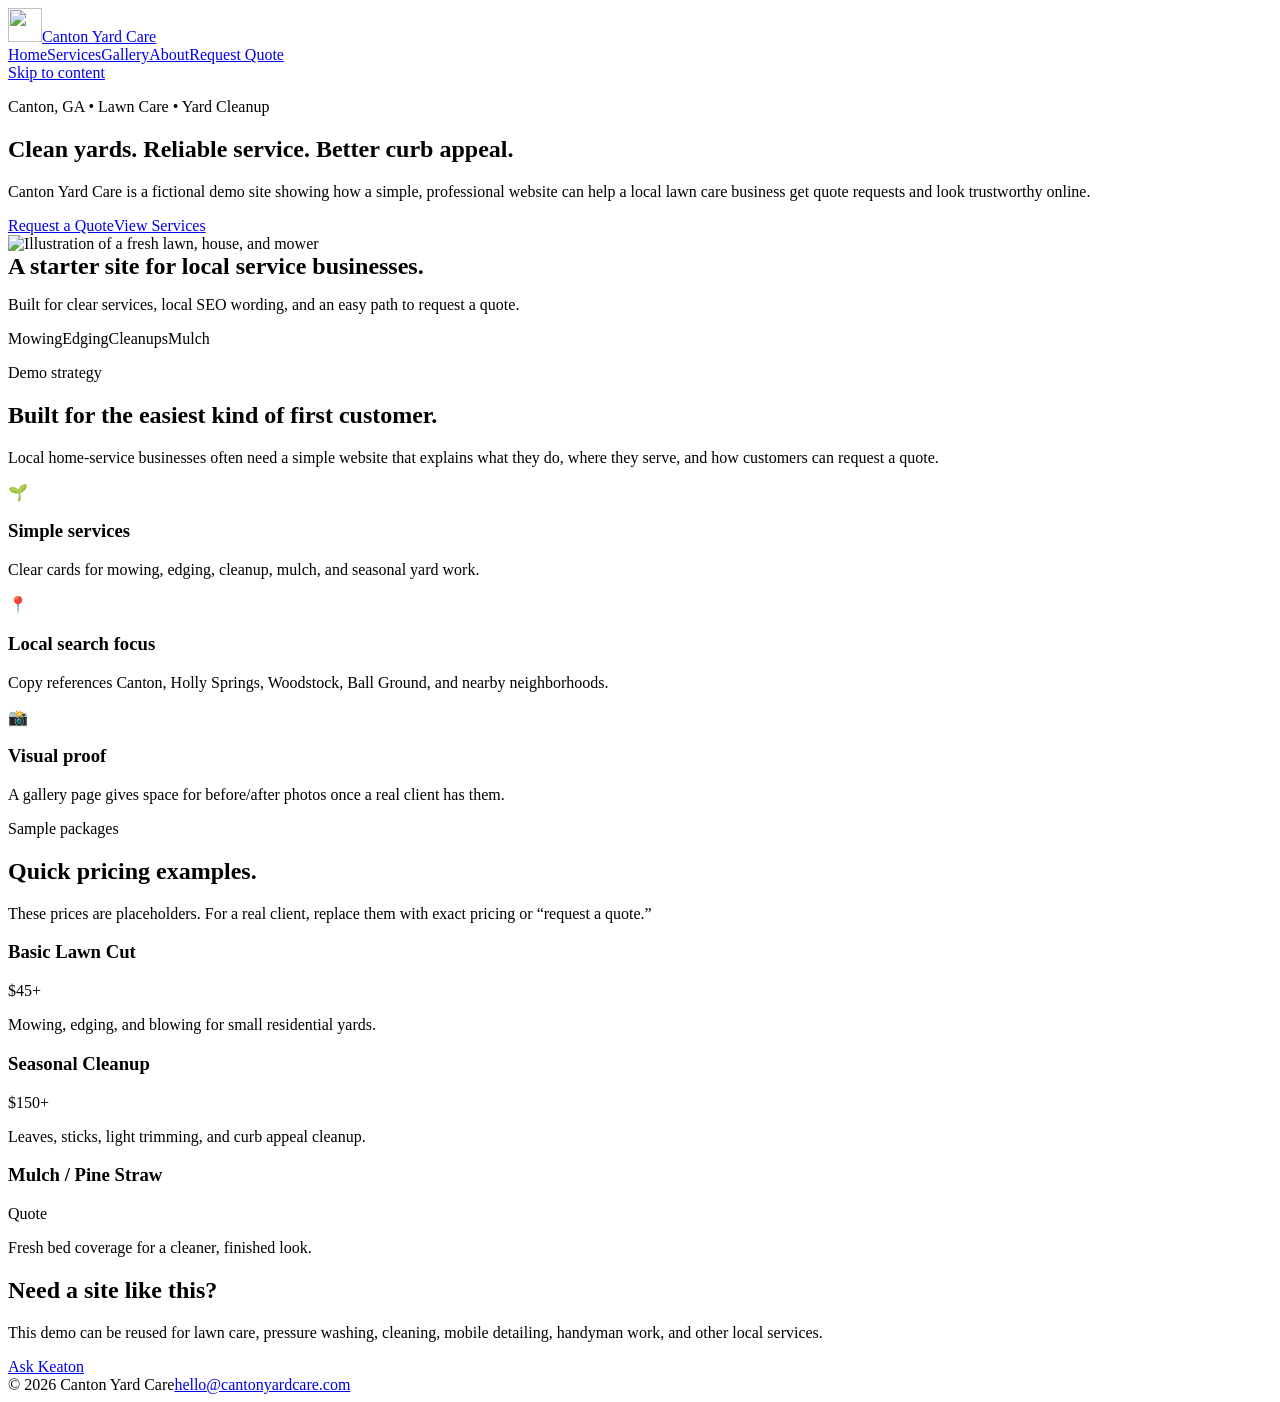
==== index.html @ 95bb5c07 "Add files via upload" ====
<!doctype html><html lang="en"><head><meta charset="utf-8"/><meta name="viewport" content="width=device-width, initial-scale=1"/><title>Canton Yard Care | Lawn Care & Yard Cleanup in Canton, GA</title><meta name="description" content="Demo website for a Canton, Georgia lawn care and yard cleanup service. Built as a starter website sample for local service businesses."/><link rel="stylesheet" href="assets/style.css"/></head><body><header class="site-header"><nav class="nav"><a class="brand" href="index.html"><span class="logo-mark"><img src="assets/logo.svg" alt="" width="34" height="34"></span><span>Canton Yard Care</span></a><div class="nav-links"><a href="index.html">Home</a><a href="services.html">Services</a><a href="gallery.html">Gallery</a><a href="about.html">About</a><a class="nav-cta" href="contact.html">Request Quote</a></div></nav></header><a class="skip" href="#main">Skip to content</a><section class="hero"><div class="hero-inner"><div><p class="eyebrow">Canton, GA • Lawn Care • Yard Cleanup</p><h1>Clean yards. Reliable service. Better curb appeal.</h1><p class="lead">Canton Yard Care is a fictional demo site showing how a simple, professional website can help a local lawn care business get quote requests and look trustworthy online.</p><div class="btnrow"><a class="btn primary" href="contact.html">Request a Quote</a><a class="btn secondary" href="services.html">View Services</a></div></div><div class="hero-card"><div class="yard-visual"><img src="assets/hero-yard.svg" alt="Illustration of a fresh lawn, house, and mower"><div class="yard-visual-content"><h2 style="margin:0 0 8px">A starter site for local service businesses.</h2><p class="small">Built for clear services, local SEO wording, and an easy path to request a quote.</p><div class="badges"><span class="badge">Mowing</span><span class="badge">Edging</span><span class="badge">Cleanups</span><span class="badge">Mulch</span></div></div></div></div></div></section><main id="main"><section class="section"><div class="section-head"><p class="eyebrow">Demo strategy</p><h2>Built for the easiest kind of first customer.</h2><p>Local home-service businesses often need a simple website that explains what they do, where they serve, and how customers can request a quote.</p></div><div class="grid3"><div class="card"><div class="icon">🌱</div><h3>Simple services</h3><p>Clear cards for mowing, edging, cleanup, mulch, and seasonal yard work.</p></div><div class="card"><div class="icon">📍</div><h3>Local search focus</h3><p>Copy references Canton, Holly Springs, Woodstock, Ball Ground, and nearby neighborhoods.</p></div><div class="card"><div class="icon">📸</div><h3>Visual proof</h3><p>A gallery page gives space for before/after photos once a real client has them.</p></div></div></section><section class="section"><div class="section-head"><p class="eyebrow">Sample packages</p><h2>Quick pricing examples.</h2><p>These prices are placeholders. For a real client, replace them with exact pricing or “request a quote.”</p></div><div class="grid3"><div class="card"><h3>Basic Lawn Cut</h3><div class="price">$45+</div><p>Mowing, edging, and blowing for small residential yards.</p></div><div class="card"><h3>Seasonal Cleanup</h3><div class="price">$150+</div><p>Leaves, sticks, light trimming, and curb appeal cleanup.</p></div><div class="card"><h3>Mulch / Pine Straw</h3><div class="price">Quote</div><p>Fresh bed coverage for a cleaner, finished look.</p></div></div></section><section class="section"><div class="cta-band"><div><h2>Need a site like this?</h2><p>This demo can be reused for lawn care, pressure washing, cleaning, mobile detailing, handyman work, and other local services.</p></div><a class="btn primary" href="mailto:kcspellacy@gmail.com?subject=Lawn%20Care%20Website%20Demo">Ask Keaton</a></div></section></main><footer class="footer"><div class="footer-inner"><span>© <span id="y"></span> Canton Yard Care</span><span><a href="mailto:hello@cantonyardcare.com">hello@cantonyardcare.com</a></span></div></footer><script>document.getElementById('y').textContent = new Date().getFullYear();</script></body></html>
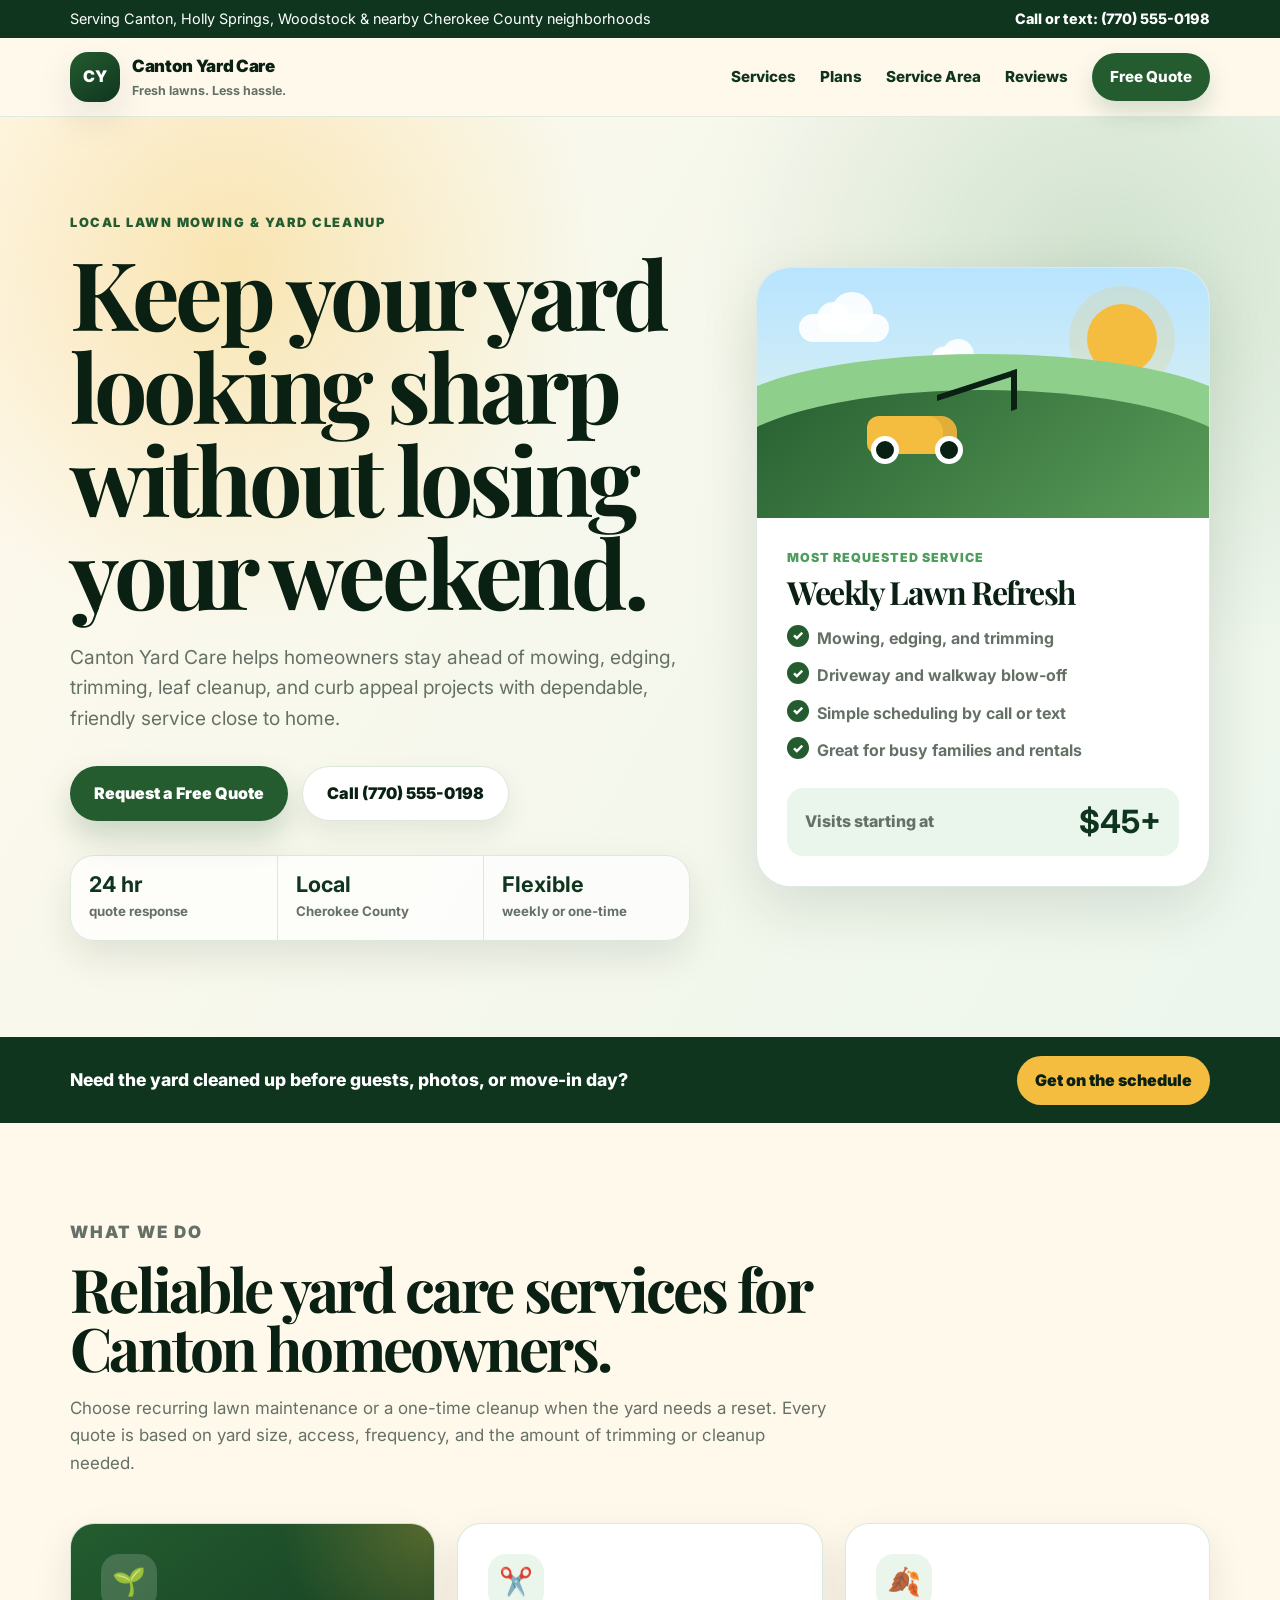
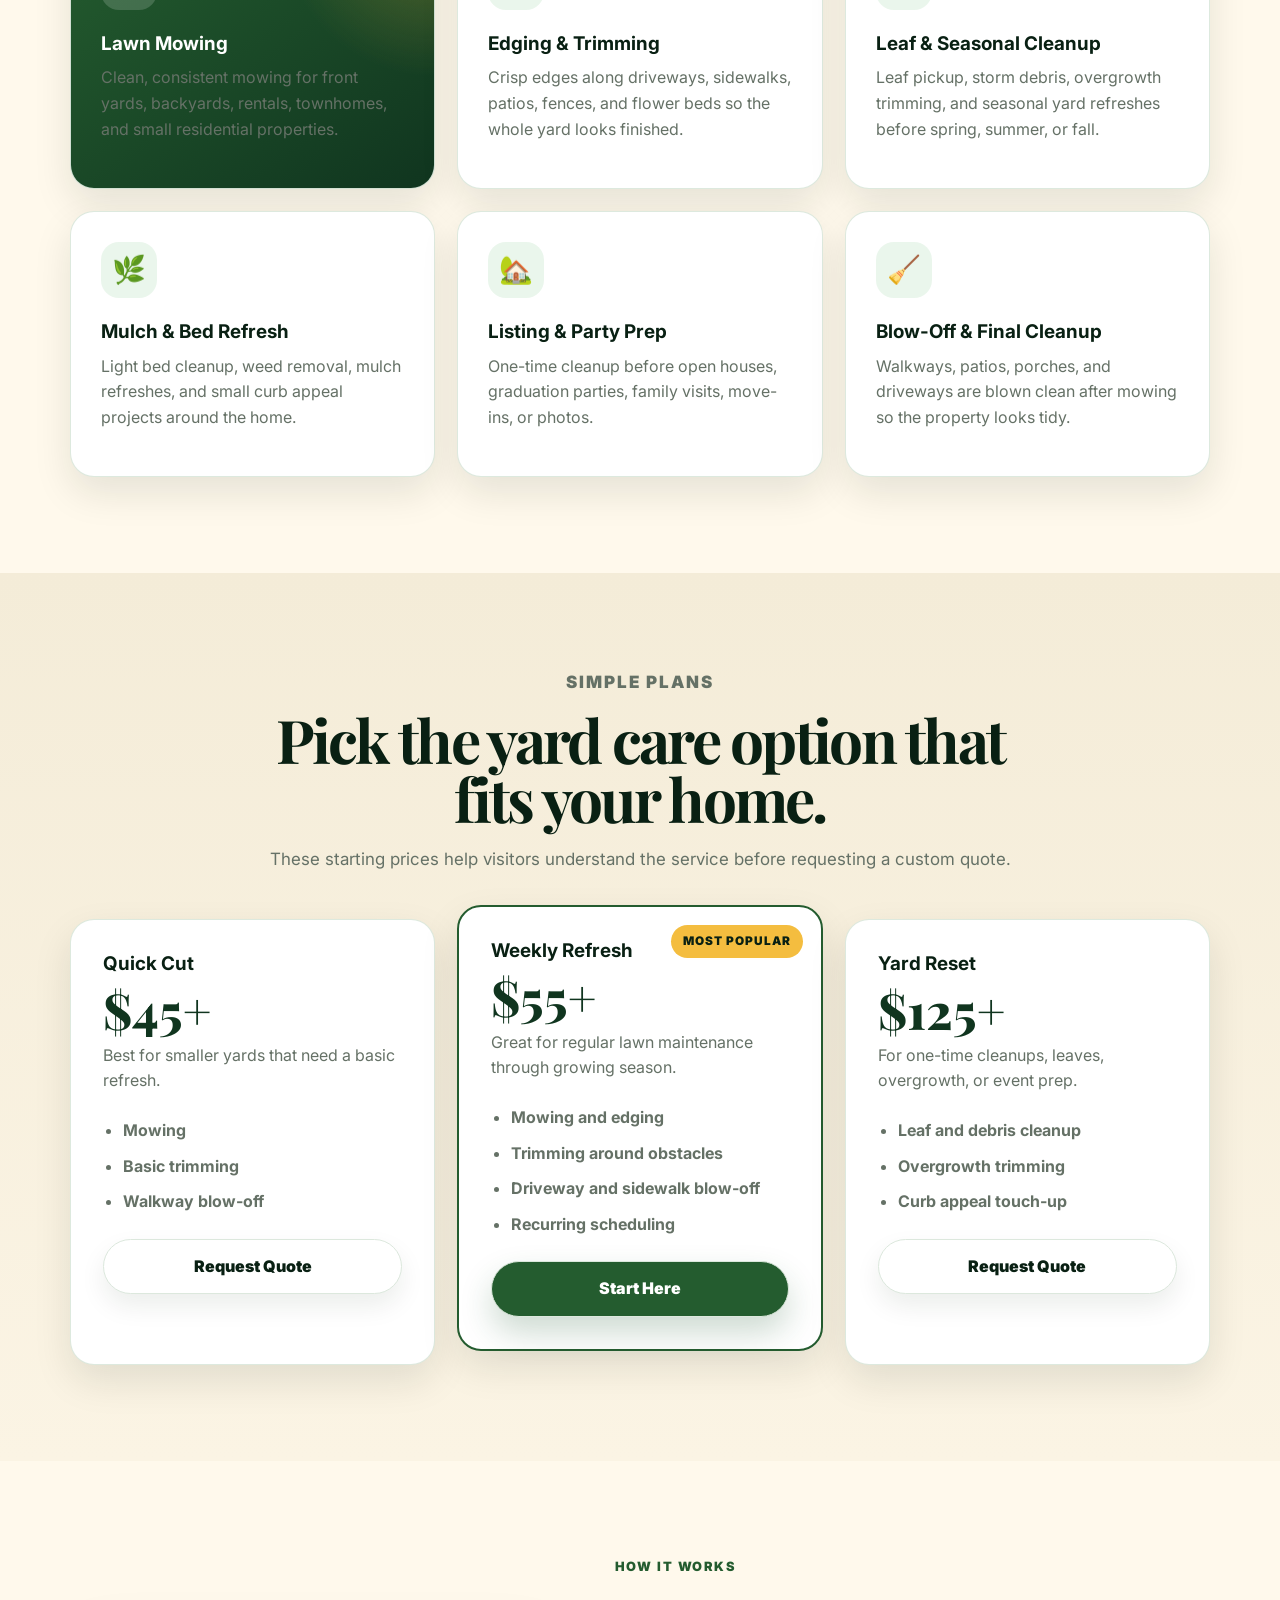
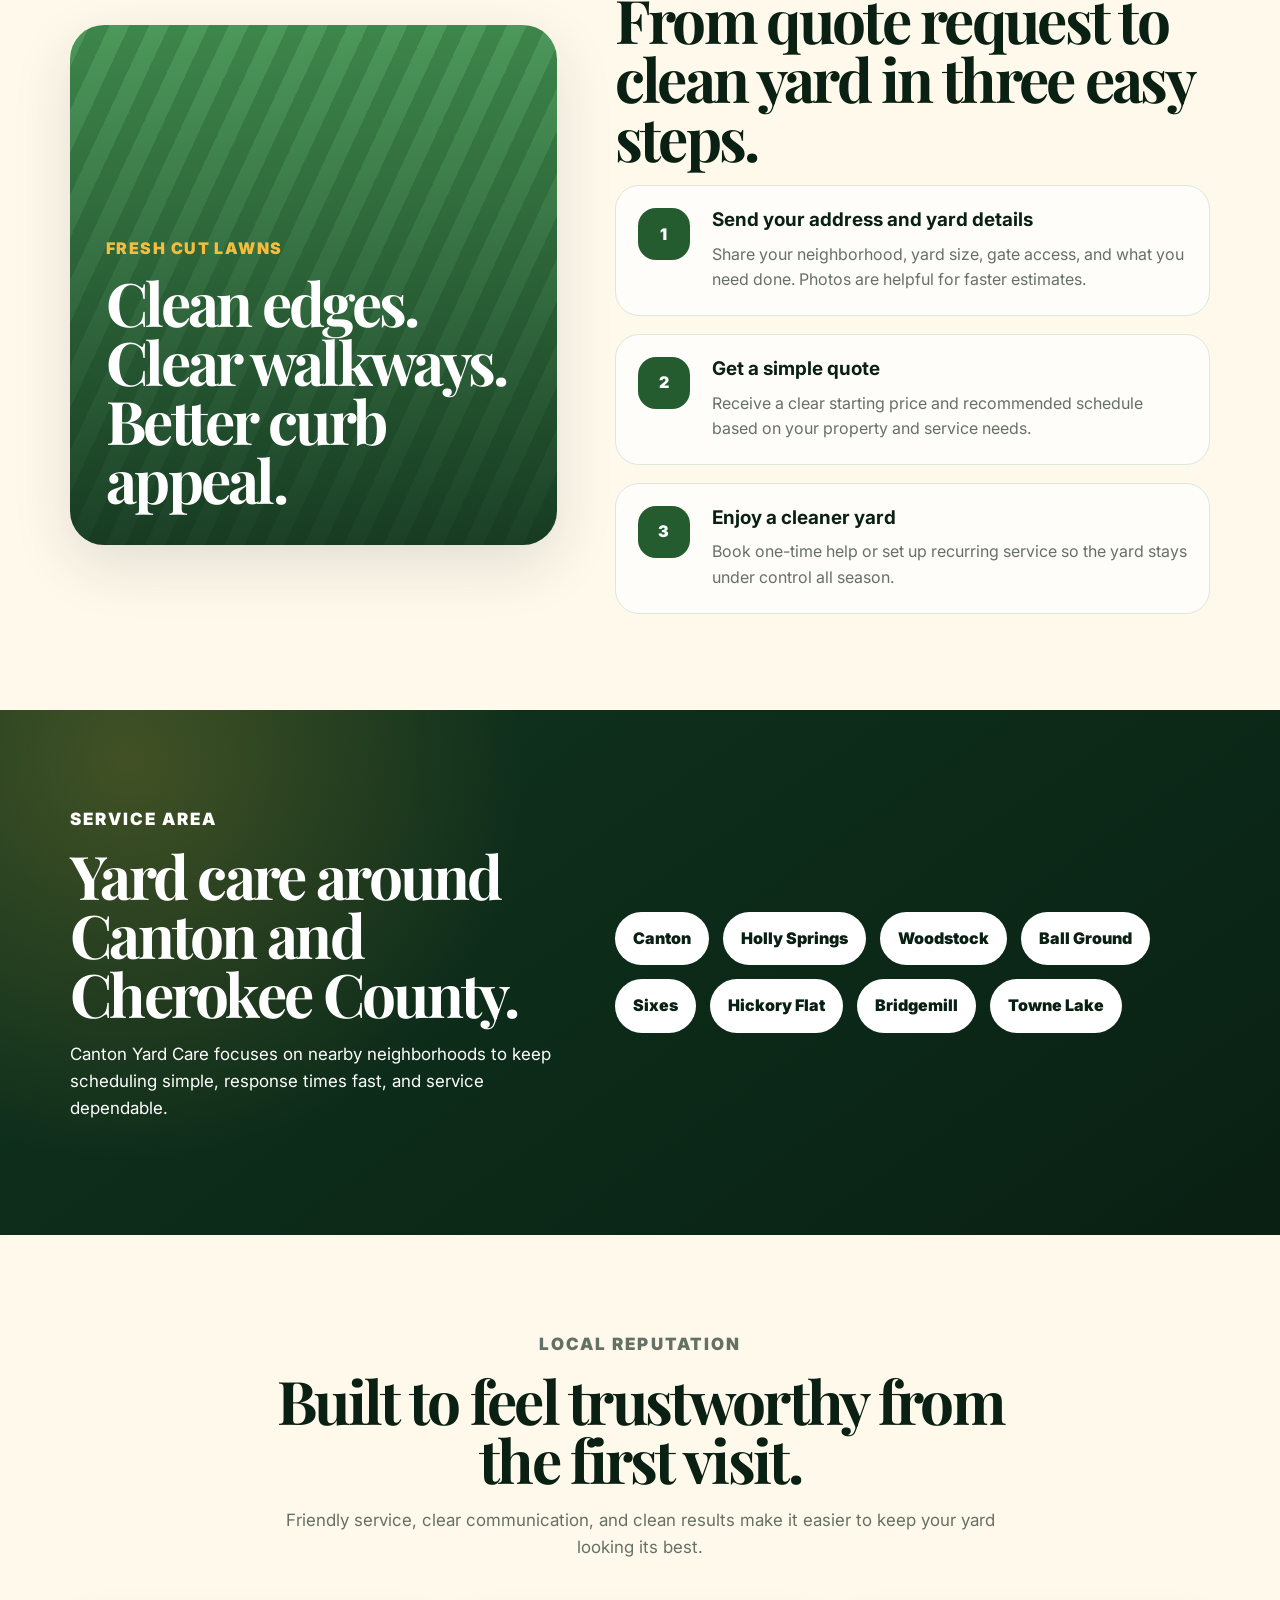
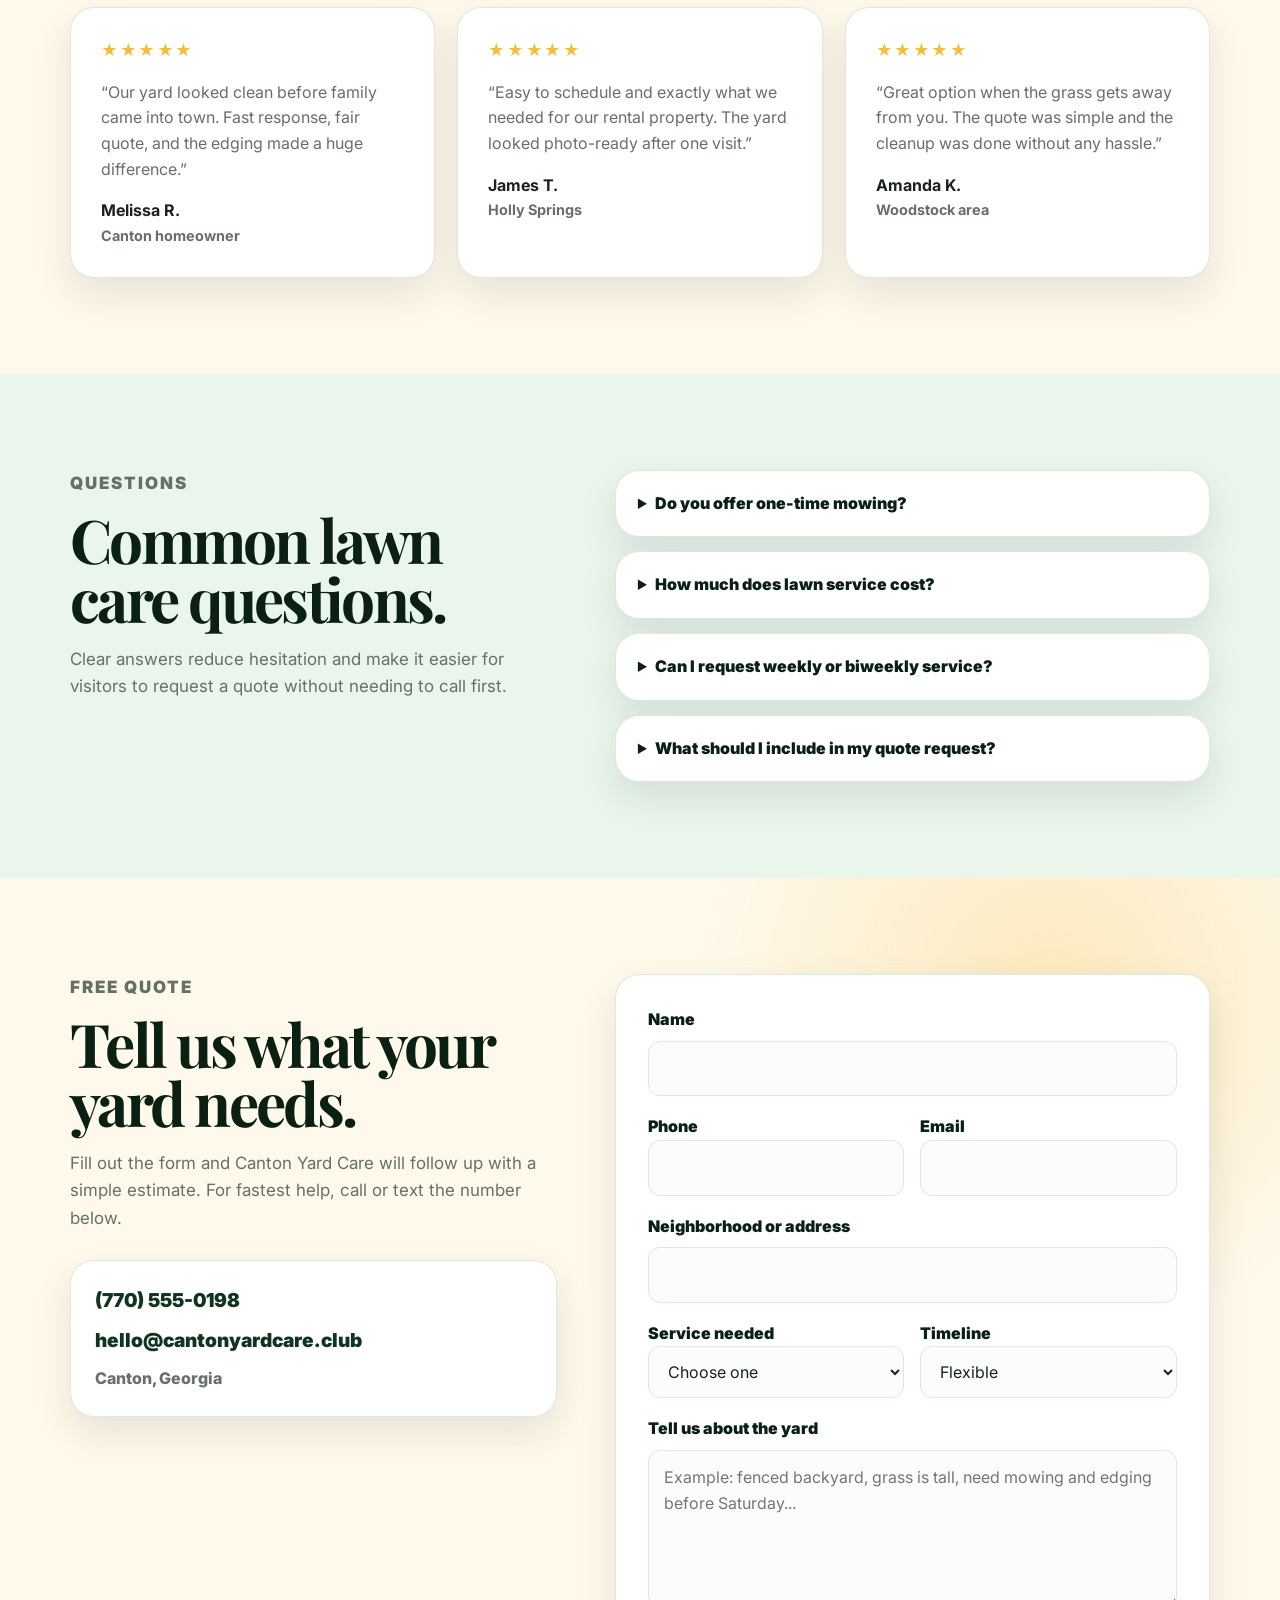
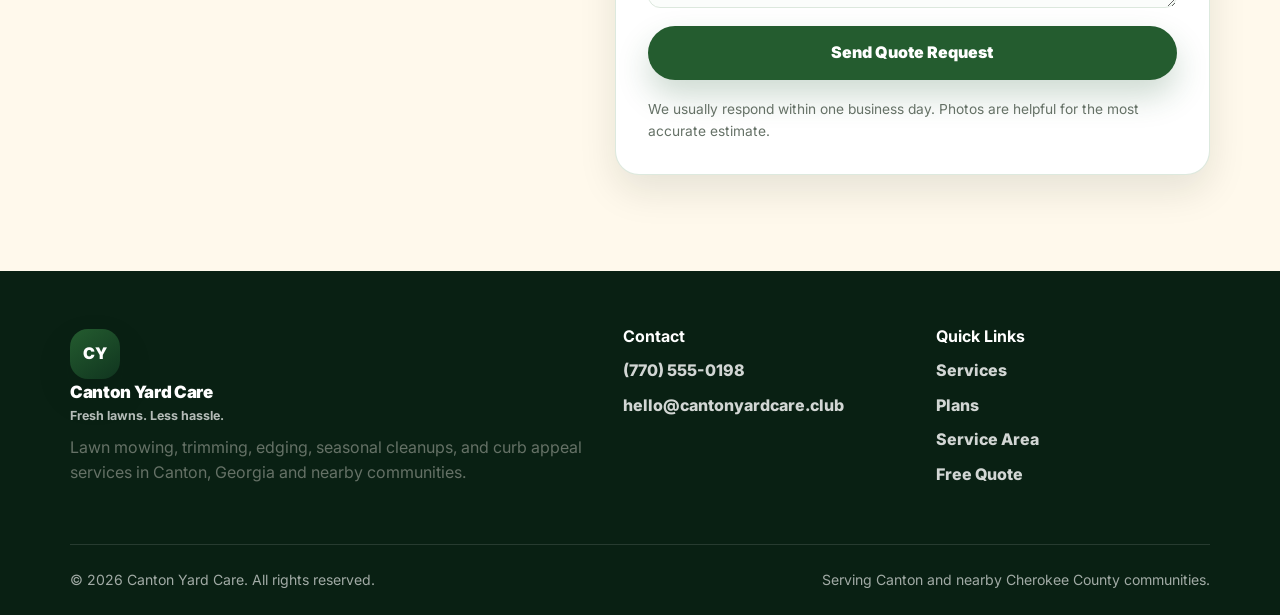
==== commit 366831ca: "Add files via upload" ====
--- a/index.html
+++ b/index.html
@@ -1 +1,549 @@
-<!doctype html><html lang="en"><head><meta charset="utf-8"/><meta name="viewport" content="width=device-width, initial-scale=1"/><title>Canton Yard Care | Lawn Care & Yard Cleanup in Canton, GA</title><meta name="description" content="Demo website for a Canton, Georgia lawn care and yard cleanup service. Built as a starter website sample for local service businesses."/><link rel="stylesheet" href="assets/style.css"/></head><body><header class="site-header"><nav class="nav"><a class="brand" href="index.html"><span class="logo-mark"><img src="assets/logo.svg" alt="" width="34" height="34"></span><span>Canton Yard Care</span></a><div class="nav-links"><a href="index.html">Home</a><a href="services.html">Services</a><a href="gallery.html">Gallery</a><a href="about.html">About</a><a class="nav-cta" href="contact.html">Request Quote</a></div></nav></header><a class="skip" href="#main">Skip to content</a><section class="hero"><div class="hero-inner"><div><p class="eyebrow">Canton, GA • Lawn Care • Yard Cleanup</p><h1>Clean yards. Reliable service. Better curb appeal.</h1><p class="lead">Canton Yard Care is a fictional demo site showing how a simple, professional website can help a local lawn care business get quote requests and look trustworthy online.</p><div class="btnrow"><a class="btn primary" href="contact.html">Request a Quote</a><a class="btn secondary" href="services.html">View Services</a></div></div><div class="hero-card"><div class="yard-visual"><img src="assets/hero-yard.svg" alt="Illustration of a fresh lawn, house, and mower"><div class="yard-visual-content"><h2 style="margin:0 0 8px">A starter site for local service businesses.</h2><p class="small">Built for clear services, local SEO wording, and an easy path to request a quote.</p><div class="badges"><span class="badge">Mowing</span><span class="badge">Edging</span><span class="badge">Cleanups</span><span class="badge">Mulch</span></div></div></div></div></div></section><main id="main"><section class="section"><div class="section-head"><p class="eyebrow">Demo strategy</p><h2>Built for the easiest kind of first customer.</h2><p>Local home-service businesses often need a simple website that explains what they do, where they serve, and how customers can request a quote.</p></div><div class="grid3"><div class="card"><div class="icon">🌱</div><h3>Simple services</h3><p>Clear cards for mowing, edging, cleanup, mulch, and seasonal yard work.</p></div><div class="card"><div class="icon">📍</div><h3>Local search focus</h3><p>Copy references Canton, Holly Springs, Woodstock, Ball Ground, and nearby neighborhoods.</p></div><div class="card"><div class="icon">📸</div><h3>Visual proof</h3><p>A gallery page gives space for before/after photos once a real client has them.</p></div></div></section><section class="section"><div class="section-head"><p class="eyebrow">Sample packages</p><h2>Quick pricing examples.</h2><p>These prices are placeholders. For a real client, replace them with exact pricing or “request a quote.”</p></div><div class="grid3"><div class="card"><h3>Basic Lawn Cut</h3><div class="price">$45+</div><p>Mowing, edging, and blowing for small residential yards.</p></div><div class="card"><h3>Seasonal Cleanup</h3><div class="price">$150+</div><p>Leaves, sticks, light trimming, and curb appeal cleanup.</p></div><div class="card"><h3>Mulch / Pine Straw</h3><div class="price">Quote</div><p>Fresh bed coverage for a cleaner, finished look.</p></div></div></section><section class="section"><div class="cta-band"><div><h2>Need a site like this?</h2><p>This demo can be reused for lawn care, pressure washing, cleaning, mobile detailing, handyman work, and other local services.</p></div><a class="btn primary" href="mailto:kcspellacy@gmail.com?subject=Lawn%20Care%20Website%20Demo">Ask Keaton</a></div></section></main><footer class="footer"><div class="footer-inner"><span>© <span id="y"></span> Canton Yard Care</span><span><a href="mailto:hello@cantonyardcare.com">hello@cantonyardcare.com</a></span></div></footer><script>document.getElementById('y').textContent = new Date().getFullYear();</script></body></html>+<!DOCTYPE html>
+<html lang="en">
+<head>
+  <meta charset="UTF-8" />
+  <meta name="viewport" content="width=device-width, initial-scale=1.0" />
+  <meta
+    name="description"
+    content="Canton Yard Care provides lawn mowing, edging, trimming, seasonal cleanups, and curb appeal services in Canton, Georgia."
+  />
+  <meta name="theme-color" content="#245c2f" />
+
+  <title>Canton Yard Care | Lawn Mowing & Yard Cleanup in Canton, GA</title>
+
+  <link rel="preconnect" href="https://fonts.googleapis.com" />
+  <link rel="preconnect" href="https://fonts.gstatic.com" crossorigin />
+  <link
+    href="https://fonts.googleapis.com/css2?family=Inter:wght@400;500;600;700;800;900&family=Playfair+Display:wght@700;800&display=swap"
+    rel="stylesheet"
+  />
+  <link rel="stylesheet" href="styles.css" />
+</head>
+<body>
+  <a class="skip-link" href="#main">Skip to main content</a>
+
+  <header class="site-header" id="top">
+    <div class="top-bar">
+      <div class="container top-bar-inner">
+        <p>Serving Canton, Holly Springs, Woodstock & nearby Cherokee County neighborhoods</p>
+        <a href="tel:+17705550198">Call or text: (770) 555-0198</a>
+      </div>
+    </div>
+
+    <nav class="navbar container" aria-label="Main navigation">
+      <a class="brand" href="#top" aria-label="Canton Yard Care home">
+        <span class="brand-mark" aria-hidden="true">CY</span>
+        <span>
+          <strong>Canton Yard Care</strong>
+          <small>Fresh lawns. Less hassle.</small>
+        </span>
+      </a>
+
+      <button
+        class="nav-toggle"
+        type="button"
+        aria-label="Open navigation menu"
+        aria-expanded="false"
+        data-nav-toggle
+      >
+        <span></span>
+        <span></span>
+        <span></span>
+      </button>
+
+      <div class="nav-links" data-nav-links>
+        <a href="#services">Services</a>
+        <a href="#plans">Plans</a>
+        <a href="#areas">Service Area</a>
+        <a href="#reviews">Reviews</a>
+        <a class="nav-cta" href="#quote">Free Quote</a>
+      </div>
+    </nav>
+  </header>
+
+  <main id="main">
+    <section class="hero section">
+      <div class="container hero-grid">
+        <div class="hero-copy">
+          <p class="eyebrow">Local lawn mowing & yard cleanup</p>
+          <h1>Keep your yard looking sharp without losing your weekend.</h1>
+          <p class="hero-text">
+            Canton Yard Care helps homeowners stay ahead of mowing, edging,
+            trimming, leaf cleanup, and curb appeal projects with dependable,
+            friendly service close to home.
+          </p>
+
+          <div class="hero-actions">
+            <a class="button primary" href="#quote">Request a Free Quote</a>
+            <a class="button secondary" href="tel:+17705550198">Call (770) 555-0198</a>
+          </div>
+
+          <div class="trust-strip" aria-label="Highlights">
+            <div>
+              <strong>24 hr</strong>
+              <span>quote response</span>
+            </div>
+            <div>
+              <strong>Local</strong>
+              <span>Cherokee County</span>
+            </div>
+            <div>
+              <strong>Flexible</strong>
+              <span>weekly or one-time</span>
+            </div>
+          </div>
+        </div>
+
+        <aside class="hero-panel" aria-label="Lawn care quote card">
+          <div class="yard-illustration" aria-hidden="true">
+            <div class="sun"></div>
+            <div class="cloud cloud-one"></div>
+            <div class="cloud cloud-two"></div>
+            <div class="hill hill-back"></div>
+            <div class="hill hill-front"></div>
+            <div class="mower">
+              <span class="mower-body"></span>
+              <span class="mower-handle"></span>
+              <span class="wheel wheel-left"></span>
+              <span class="wheel wheel-right"></span>
+            </div>
+          </div>
+
+          <div class="panel-content">
+            <p class="panel-label">Most requested service</p>
+            <h2>Weekly Lawn Refresh</h2>
+            <ul class="check-list">
+              <li>Mowing, edging, and trimming</li>
+              <li>Driveway and walkway blow-off</li>
+              <li>Simple scheduling by call or text</li>
+              <li>Great for busy families and rentals</li>
+            </ul>
+            <div class="price-callout">
+              <span>Visits starting at</span>
+              <strong>$45+</strong>
+            </div>
+          </div>
+        </aside>
+      </div>
+    </section>
+
+    <section class="quick-quote-bar">
+      <div class="container quick-quote-inner">
+        <p>Need the yard cleaned up before guests, photos, or move-in day?</p>
+        <a href="#quote">Get on the schedule</a>
+      </div>
+    </section>
+
+    <section class="section" id="services">
+      <div class="container">
+        <div class="section-heading">
+          <p class="eyebrow">What we do</p>
+          <h2>Reliable yard care services for Canton homeowners.</h2>
+          <p>
+            Choose recurring lawn maintenance or a one-time cleanup when the yard
+            needs a reset. Every quote is based on yard size, access, frequency,
+            and the amount of trimming or cleanup needed.
+          </p>
+        </div>
+
+        <div class="card-grid services-grid">
+          <article class="service-card featured-service">
+            <span class="service-icon">🌱</span>
+            <h3>Lawn Mowing</h3>
+            <p>
+              Clean, consistent mowing for front yards, backyards, rentals,
+              townhomes, and small residential properties.
+            </p>
+          </article>
+
+          <article class="service-card">
+            <span class="service-icon">✂️</span>
+            <h3>Edging & Trimming</h3>
+            <p>
+              Crisp edges along driveways, sidewalks, patios, fences, and flower
+              beds so the whole yard looks finished.
+            </p>
+          </article>
+
+          <article class="service-card">
+            <span class="service-icon">🍂</span>
+            <h3>Leaf & Seasonal Cleanup</h3>
+            <p>
+              Leaf pickup, storm debris, overgrowth trimming, and seasonal yard
+              refreshes before spring, summer, or fall.
+            </p>
+          </article>
+
+          <article class="service-card">
+            <span class="service-icon">🌿</span>
+            <h3>Mulch & Bed Refresh</h3>
+            <p>
+              Light bed cleanup, weed removal, mulch refreshes, and small curb
+              appeal projects around the home.
+            </p>
+          </article>
+
+          <article class="service-card">
+            <span class="service-icon">🏡</span>
+            <h3>Listing & Party Prep</h3>
+            <p>
+              One-time cleanup before open houses, graduation parties, family
+              visits, move-ins, or photos.
+            </p>
+          </article>
+
+          <article class="service-card">
+            <span class="service-icon">🧹</span>
+            <h3>Blow-Off & Final Cleanup</h3>
+            <p>
+              Walkways, patios, porches, and driveways are blown clean after
+              mowing so the property looks tidy.
+            </p>
+          </article>
+        </div>
+      </div>
+    </section>
+
+    <section class="section muted-section" id="plans">
+      <div class="container">
+        <div class="section-heading centered">
+          <p class="eyebrow">Simple plans</p>
+          <h2>Pick the yard care option that fits your home.</h2>
+          <p>
+            These starting prices help visitors understand the service before
+            requesting a custom quote.
+          </p>
+        </div>
+
+        <div class="pricing-grid">
+          <article class="price-card">
+            <h3>Quick Cut</h3>
+            <p class="price">$45+</p>
+            <p class="price-note">Best for smaller yards that need a basic refresh.</p>
+            <ul>
+              <li>Mowing</li>
+              <li>Basic trimming</li>
+              <li>Walkway blow-off</li>
+            </ul>
+            <a class="button price-button" href="#quote">Request Quote</a>
+          </article>
+
+          <article class="price-card popular">
+            <div class="popular-badge">Most Popular</div>
+            <h3>Weekly Refresh</h3>
+            <p class="price">$55+</p>
+            <p class="price-note">Great for regular lawn maintenance through growing season.</p>
+            <ul>
+              <li>Mowing and edging</li>
+              <li>Trimming around obstacles</li>
+              <li>Driveway and sidewalk blow-off</li>
+              <li>Recurring scheduling</li>
+            </ul>
+            <a class="button primary price-button" href="#quote">Start Here</a>
+          </article>
+
+          <article class="price-card">
+            <h3>Yard Reset</h3>
+            <p class="price">$125+</p>
+            <p class="price-note">For one-time cleanups, leaves, overgrowth, or event prep.</p>
+            <ul>
+              <li>Leaf and debris cleanup</li>
+              <li>Overgrowth trimming</li>
+              <li>Curb appeal touch-up</li>
+            </ul>
+            <a class="button price-button" href="#quote">Request Quote</a>
+          </article>
+        </div>
+      </div>
+    </section>
+
+    <section class="section split-section" id="process">
+      <div class="container split-grid">
+        <div class="photo-card">
+          <p>Fresh cut lawns</p>
+          <h2>Clean edges. Clear walkways. Better curb appeal.</h2>
+        </div>
+
+        <div class="process-copy">
+          <p class="eyebrow">How it works</p>
+          <h2>From quote request to clean yard in three easy steps.</h2>
+
+          <div class="steps">
+            <div class="step">
+              <span>1</span>
+              <div>
+                <h3>Send your address and yard details</h3>
+                <p>
+                  Share your neighborhood, yard size, gate access, and what you
+                  need done. Photos are helpful for faster estimates.
+                </p>
+              </div>
+            </div>
+
+            <div class="step">
+              <span>2</span>
+              <div>
+                <h3>Get a simple quote</h3>
+                <p>
+                  Receive a clear starting price and recommended schedule based
+                  on your property and service needs.
+                </p>
+              </div>
+            </div>
+
+            <div class="step">
+              <span>3</span>
+              <div>
+                <h3>Enjoy a cleaner yard</h3>
+                <p>
+                  Book one-time help or set up recurring service so the yard
+                  stays under control all season.
+                </p>
+              </div>
+            </div>
+          </div>
+        </div>
+      </div>
+    </section>
+
+    <section class="section area-section" id="areas">
+      <div class="container area-grid">
+        <div>
+          <p class="eyebrow">Service area</p>
+          <h2>Yard care around Canton and Cherokee County.</h2>
+          <p>
+            Canton Yard Care focuses on nearby neighborhoods to keep scheduling
+            simple, response times fast, and service dependable.
+          </p>
+        </div>
+
+        <div class="area-list" aria-label="Service area list">
+          <span>Canton</span>
+          <span>Holly Springs</span>
+          <span>Woodstock</span>
+          <span>Ball Ground</span>
+          <span>Sixes</span>
+          <span>Hickory Flat</span>
+          <span>Bridgemill</span>
+          <span>Towne Lake</span>
+        </div>
+      </div>
+    </section>
+
+    <section class="section" id="reviews">
+      <div class="container">
+        <div class="section-heading centered">
+          <p class="eyebrow">Local reputation</p>
+          <h2>Built to feel trustworthy from the first visit.</h2>
+          <p>
+            Friendly service, clear communication, and clean results make it
+            easier to keep your yard looking its best.
+          </p>
+        </div>
+
+        <div class="review-grid">
+          <article class="review-card">
+            <div class="stars" aria-label="Five star review">★★★★★</div>
+            <p>
+              “Our yard looked clean before family came into town. Fast response,
+              fair quote, and the edging made a huge difference.”
+            </p>
+            <strong>Melissa R.</strong>
+            <span>Canton homeowner</span>
+          </article>
+
+          <article class="review-card">
+            <div class="stars" aria-label="Five star review">★★★★★</div>
+            <p>
+              “Easy to schedule and exactly what we needed for our rental property.
+              The yard looked photo-ready after one visit.”
+            </p>
+            <strong>James T.</strong>
+            <span>Holly Springs</span>
+          </article>
+
+          <article class="review-card">
+            <div class="stars" aria-label="Five star review">★★★★★</div>
+            <p>
+              “Great option when the grass gets away from you. The quote was simple
+              and the cleanup was done without any hassle.”
+            </p>
+            <strong>Amanda K.</strong>
+            <span>Woodstock area</span>
+          </article>
+        </div>
+      </div>
+    </section>
+
+    <section class="section faq-section">
+      <div class="container faq-grid">
+        <div>
+          <p class="eyebrow">Questions</p>
+          <h2>Common lawn care questions.</h2>
+          <p>
+            Clear answers reduce hesitation and make it easier for visitors to
+            request a quote without needing to call first.
+          </p>
+        </div>
+
+        <div class="faq-list">
+          <details>
+            <summary>Do you offer one-time mowing?</summary>
+            <p>
+              Yes. One-time cuts are available for move-ins, parties, listing
+              photos, vacations, or yards that simply need a reset.
+            </p>
+          </details>
+
+          <details>
+            <summary>How much does lawn service cost?</summary>
+            <p>
+              Most basic visits start around $45, but the final quote depends on
+              yard size, grass height, trimming, access, and service frequency.
+            </p>
+          </details>
+
+          <details>
+            <summary>Can I request weekly or biweekly service?</summary>
+            <p>
+              Yes. Weekly service is best during heavy growing season, while
+              biweekly service can work for smaller or slower-growing yards.
+            </p>
+          </details>
+
+          <details>
+            <summary>What should I include in my quote request?</summary>
+            <p>
+              Include your address or neighborhood, the service needed, photos if
+              available, whether there is a fenced backyard, and your preferred schedule.
+            </p>
+          </details>
+        </div>
+      </div>
+    </section>
+
+    <section class="section quote-section" id="quote">
+      <div class="container quote-grid">
+        <div class="quote-copy">
+          <p class="eyebrow">Free quote</p>
+          <h2>Tell us what your yard needs.</h2>
+          <p>
+            Fill out the form and Canton Yard Care will follow up with a simple
+            estimate. For fastest help, call or text the number below.
+          </p>
+
+          <div class="contact-card">
+            <a href="tel:+17705550198">(770) 555-0198</a>
+            <a href="mailto:hello@cantonyardcare.club">hello@cantonyardcare.club</a>
+            <span>Canton, Georgia</span>
+          </div>
+        </div>
+
+        <form
+          class="quote-form"
+          action="https://formspree.io/f/your-form-id"
+          method="POST"
+        >
+          <div class="form-row">
+            <label for="name">Name</label>
+            <input id="name" name="name" type="text" autocomplete="name" required />
+          </div>
+
+          <div class="form-row two-column">
+            <div>
+              <label for="phone">Phone</label>
+              <input id="phone" name="phone" type="tel" autocomplete="tel" required />
+            </div>
+            <div>
+              <label for="email">Email</label>
+              <input id="email" name="email" type="email" autocomplete="email" />
+            </div>
+          </div>
+
+          <div class="form-row">
+            <label for="address">Neighborhood or address</label>
+            <input id="address" name="address" type="text" autocomplete="street-address" />
+          </div>
+
+          <div class="form-row two-column">
+            <div>
+              <label for="service">Service needed</label>
+              <select id="service" name="service" required>
+                <option value="">Choose one</option>
+                <option value="mowing">Mowing</option>
+                <option value="recurring-service">Recurring service</option>
+                <option value="yard-cleanup">Yard cleanup</option>
+                <option value="mulch-beds">Mulch or bed refresh</option>
+                <option value="not-sure">Not sure yet</option>
+              </select>
+            </div>
+            <div>
+              <label for="timeline">Timeline</label>
+              <select id="timeline" name="timeline">
+                <option value="flexible">Flexible</option>
+                <option value="this-week">This week</option>
+                <option value="next-week">Next week</option>
+                <option value="recurring">Recurring schedule</option>
+              </select>
+            </div>
+          </div>
+
+          <div class="form-row">
+            <label for="message">Tell us about the yard</label>
+            <textarea
+              id="message"
+              name="message"
+              rows="5"
+              placeholder="Example: fenced backyard, grass is tall, need mowing and edging before Saturday..."
+            ></textarea>
+          </div>
+
+          <button class="button primary form-button" type="submit">Send Quote Request</button>
+          <p class="form-note">
+            We usually respond within one business day. Photos are helpful for the most accurate estimate.
+          </p>
+        </form>
+      </div>
+    </section>
+  </main>
+
+  <footer class="site-footer">
+    <div class="container footer-grid">
+      <div>
+        <a class="brand footer-brand" href="#top" aria-label="Canton Yard Care home">
+          <span class="brand-mark" aria-hidden="true">CY</span>
+          <span>
+            <strong>Canton Yard Care</strong>
+            <small>Fresh lawns. Less hassle.</small>
+          </span>
+        </a>
+        <p>
+          Lawn mowing, trimming, edging, seasonal cleanups, and curb appeal
+          services in Canton, Georgia and nearby communities.
+        </p>
+      </div>
+
+      <div>
+        <h2>Contact</h2>
+        <a href="tel:+17705550198">(770) 555-0198</a>
+        <a href="mailto:hello@cantonyardcare.club">hello@cantonyardcare.club</a>
+      </div>
+
+      <div>
+        <h2>Quick Links</h2>
+        <a href="#services">Services</a>
+        <a href="#plans">Plans</a>
+        <a href="#areas">Service Area</a>
+        <a href="#quote">Free Quote</a>
+      </div>
+    </div>
+
+    <div class="container footer-bottom">
+      <p>© <span data-year></span> Canton Yard Care. All rights reserved.</p>
+      <p>Serving Canton and nearby Cherokee County communities.</p>
+    </div>
+  </footer>
+
+  <script src="script.js"></script>
+</body>
+</html>
--- a/styles.css
+++ b/styles.css
@@ -0,0 +1,1149 @@
+:root {
+  --green-950: #092013;
+  --green-900: #10351f;
+  --green-800: #17492b;
+  --green-700: #245c2f;
+  --green-500: #4f9d5d;
+  --green-100: #eaf6ec;
+  --gold-500: #f4bd3f;
+  --cream: #fff9ec;
+  --sand: #f4ecd8;
+  --white: #ffffff;
+  --text: #18231c;
+  --muted: #657166;
+  --border: #dce8dd;
+  --shadow-soft: 0 20px 60px rgba(9, 32, 19, 0.12);
+  --shadow-card: 0 16px 38px rgba(9, 32, 19, 0.1);
+  --radius-xl: 34px;
+  --radius-lg: 24px;
+  --radius-md: 16px;
+  --radius-sm: 12px;
+}
+
+* {
+  box-sizing: border-box;
+}
+
+html {
+  scroll-behavior: smooth;
+}
+
+body {
+  margin: 0;
+  color: var(--text);
+  background: var(--cream);
+  font-family: "Inter", Arial, sans-serif;
+  line-height: 1.6;
+}
+
+body.nav-open {
+  overflow: hidden;
+}
+
+a {
+  color: inherit;
+  text-decoration: none;
+}
+
+button,
+input,
+select,
+textarea {
+  font: inherit;
+}
+
+.skip-link {
+  position: absolute;
+  top: -100px;
+  left: 20px;
+  z-index: 100;
+  padding: 10px 14px;
+  color: var(--white);
+  background: var(--green-900);
+  border-radius: var(--radius-sm);
+}
+
+.skip-link:focus {
+  top: 20px;
+}
+
+.container {
+  width: min(1140px, calc(100% - 40px));
+  margin: 0 auto;
+}
+
+.section {
+  padding: 96px 0;
+}
+
+.site-header {
+  position: sticky;
+  top: 0;
+  z-index: 50;
+  background: rgba(255, 249, 236, 0.92);
+  border-bottom: 1px solid rgba(220, 232, 221, 0.86);
+  backdrop-filter: blur(16px);
+}
+
+.top-bar {
+  color: var(--white);
+  background: var(--green-900);
+  font-size: 0.9rem;
+}
+
+.top-bar-inner {
+  min-height: 38px;
+  display: flex;
+  align-items: center;
+  justify-content: space-between;
+  gap: 18px;
+}
+
+.top-bar p {
+  margin: 0;
+}
+
+.top-bar a {
+  font-weight: 800;
+}
+
+.navbar {
+  min-height: 78px;
+  display: flex;
+  align-items: center;
+  justify-content: space-between;
+  gap: 28px;
+}
+
+.brand {
+  display: inline-flex;
+  align-items: center;
+  gap: 12px;
+  min-width: max-content;
+}
+
+.brand-mark {
+  width: 50px;
+  height: 50px;
+  display: grid;
+  place-items: center;
+  color: var(--white);
+  background: linear-gradient(145deg, var(--green-700), var(--green-900));
+  border-radius: 18px;
+  box-shadow: var(--shadow-card);
+  font-weight: 900;
+}
+
+.brand strong,
+.brand small {
+  display: block;
+}
+
+.brand strong {
+  color: var(--green-950);
+  font-size: 1.06rem;
+  font-weight: 900;
+  letter-spacing: -0.02em;
+}
+
+.brand small {
+  color: var(--muted);
+  font-size: 0.78rem;
+  font-weight: 700;
+}
+
+.nav-links {
+  display: flex;
+  align-items: center;
+  gap: 24px;
+  color: var(--green-900);
+  font-size: 0.95rem;
+  font-weight: 800;
+}
+
+.nav-links a:not(.nav-cta) {
+  padding: 10px 0;
+}
+
+.nav-links a:hover {
+  color: var(--green-500);
+}
+
+.nav-cta {
+  padding: 12px 18px;
+  color: var(--white);
+  background: var(--green-700);
+  border-radius: 999px;
+  box-shadow: 0 12px 24px rgba(31, 91, 52, 0.18);
+}
+
+.nav-toggle {
+  display: none;
+  width: 46px;
+  height: 46px;
+  border: 0;
+  background: var(--green-100);
+  border-radius: var(--radius-sm);
+  cursor: pointer;
+}
+
+.nav-toggle span {
+  display: block;
+  width: 22px;
+  height: 2px;
+  margin: 5px auto;
+  background: var(--green-900);
+  transition: transform 180ms ease, opacity 180ms ease;
+}
+
+.hero {
+  overflow: hidden;
+  min-height: 760px;
+  display: flex;
+  align-items: center;
+  background:
+    radial-gradient(circle at 18% 16%, rgba(244, 189, 63, 0.34), transparent 28%),
+    radial-gradient(circle at 86% 18%, rgba(63, 138, 82, 0.2), transparent 30%),
+    linear-gradient(120deg, rgba(255, 249, 236, 0.96), rgba(234, 246, 236, 0.9));
+}
+
+.hero-grid {
+  display: grid;
+  grid-template-columns: minmax(0, 1.08fr) minmax(330px, 0.78fr);
+  align-items: center;
+  gap: 58px;
+}
+
+.eyebrow {
+  margin: 0 0 13px;
+  color: var(--green-700);
+  font-size: 0.8rem;
+  font-weight: 900;
+  letter-spacing: 0.12em;
+  text-transform: uppercase;
+}
+
+h1,
+h2,
+h3,
+p {
+  margin-top: 0;
+}
+
+h1,
+h2 {
+  color: var(--green-950);
+  font-family: "Playfair Display", Georgia, serif;
+  line-height: 0.98;
+  letter-spacing: -0.045em;
+}
+
+h1 {
+  max-width: 760px;
+  margin-bottom: 24px;
+  font-size: clamp(3.2rem, 7.4vw, 6.4rem);
+}
+
+h2 {
+  margin-bottom: 18px;
+  font-size: clamp(2.2rem, 4.7vw, 4rem);
+}
+
+h3 {
+  margin-bottom: 10px;
+  color: var(--green-950);
+  font-size: 1.18rem;
+  line-height: 1.25;
+}
+
+.hero-text {
+  max-width: 650px;
+  margin-bottom: 32px;
+  color: var(--muted);
+  font-size: 1.2rem;
+}
+
+.hero-actions {
+  display: flex;
+  flex-wrap: wrap;
+  gap: 14px;
+  margin-bottom: 34px;
+}
+
+.button {
+  display: inline-flex;
+  align-items: center;
+  justify-content: center;
+  min-height: 52px;
+  padding: 14px 24px;
+  border: 0;
+  border-radius: 999px;
+  font-weight: 900;
+  cursor: pointer;
+  transition: transform 180ms ease, box-shadow 180ms ease, background 180ms ease;
+}
+
+.button:hover {
+  transform: translateY(-2px);
+}
+
+.button.primary {
+  color: var(--white);
+  background: var(--green-700);
+  box-shadow: 0 16px 32px rgba(31, 91, 52, 0.22);
+}
+
+.button.primary:hover {
+  background: var(--green-900);
+}
+
+.button.secondary,
+.price-button {
+  color: var(--green-950);
+  background: var(--white);
+  border: 1px solid var(--border);
+  box-shadow: 0 12px 26px rgba(9, 32, 19, 0.08);
+}
+
+.trust-strip {
+  display: grid;
+  grid-template-columns: repeat(3, minmax(0, 1fr));
+  max-width: 620px;
+  overflow: hidden;
+  background: rgba(255, 255, 255, 0.72);
+  border: 1px solid rgba(220, 232, 221, 0.95);
+  border-radius: var(--radius-lg);
+  box-shadow: var(--shadow-card);
+}
+
+.trust-strip div {
+  padding: 18px;
+}
+
+.trust-strip div + div {
+  border-left: 1px solid var(--border);
+}
+
+.trust-strip strong,
+.trust-strip span {
+  display: block;
+}
+
+.trust-strip strong {
+  color: var(--green-900);
+  font-size: 1.35rem;
+  line-height: 1;
+}
+
+.trust-strip span {
+  margin-top: 5px;
+  color: var(--muted);
+  font-size: 0.83rem;
+  font-weight: 700;
+}
+
+.hero-panel {
+  overflow: hidden;
+  background: var(--white);
+  border: 1px solid rgba(220, 232, 221, 0.92);
+  border-radius: var(--radius-xl);
+  box-shadow: var(--shadow-soft);
+}
+
+.yard-illustration {
+  position: relative;
+  height: 250px;
+  overflow: hidden;
+  background: linear-gradient(180deg, #b8e4ff 0%, #eaf6ec 100%);
+}
+
+.sun {
+  position: absolute;
+  top: 36px;
+  right: 52px;
+  width: 70px;
+  height: 70px;
+  background: var(--gold-500);
+  border-radius: 50%;
+  box-shadow: 0 0 0 18px rgba(244, 189, 63, 0.18);
+}
+
+.cloud {
+  position: absolute;
+  width: 90px;
+  height: 28px;
+  background: rgba(255, 255, 255, 0.9);
+  border-radius: 999px;
+}
+
+.cloud::before,
+.cloud::after {
+  content: "";
+  position: absolute;
+  bottom: 8px;
+  background: rgba(255, 255, 255, 0.9);
+  border-radius: 50%;
+}
+
+.cloud::before {
+  left: 18px;
+  width: 32px;
+  height: 32px;
+}
+
+.cloud::after {
+  right: 16px;
+  width: 42px;
+  height: 42px;
+}
+
+.cloud-one {
+  left: 42px;
+  top: 46px;
+}
+
+.cloud-two {
+  left: 150px;
+  top: 84px;
+  transform: scale(0.75);
+}
+
+.hill {
+  position: absolute;
+  left: -8%;
+  width: 116%;
+  border-radius: 50% 50% 0 0;
+}
+
+.hill-back {
+  bottom: 34px;
+  height: 130px;
+  background: #8ecf8b;
+}
+
+.hill-front {
+  bottom: -22px;
+  height: 150px;
+  background: linear-gradient(140deg, var(--green-700), #60a35d);
+}
+
+.mower {
+  position: absolute;
+  left: 90px;
+  bottom: 46px;
+  width: 170px;
+  height: 80px;
+}
+
+.mower-body {
+  position: absolute;
+  left: 20px;
+  bottom: 18px;
+  width: 90px;
+  height: 38px;
+  background: var(--gold-500);
+  border-radius: 12px 16px 10px 10px;
+  box-shadow: inset -14px 0 0 rgba(0, 0, 0, 0.08);
+}
+
+.mower-handle {
+  position: absolute;
+  left: 90px;
+  bottom: 50px;
+  width: 80px;
+  height: 40px;
+  border-top: 6px solid var(--green-950);
+  border-right: 6px solid var(--green-950);
+  transform: skewY(-18deg);
+}
+
+.wheel {
+  position: absolute;
+  bottom: 8px;
+  width: 28px;
+  height: 28px;
+  background: var(--green-950);
+  border: 5px solid var(--white);
+  border-radius: 50%;
+}
+
+.wheel-left {
+  left: 24px;
+}
+
+.wheel-right {
+  left: 88px;
+}
+
+.panel-content {
+  padding: 30px;
+}
+
+.panel-label {
+  margin-bottom: 8px;
+  color: var(--green-500);
+  font-size: 0.78rem;
+  font-weight: 900;
+  letter-spacing: 0.08em;
+  text-transform: uppercase;
+}
+
+.panel-content h2 {
+  margin-bottom: 18px;
+  font-size: 2rem;
+}
+
+.check-list {
+  display: grid;
+  gap: 12px;
+  margin: 0 0 24px;
+  padding: 0;
+  list-style: none;
+}
+
+.check-list li {
+  position: relative;
+  padding-left: 30px;
+  color: var(--muted);
+  font-weight: 700;
+}
+
+.check-list li::before {
+  content: "✓";
+  position: absolute;
+  left: 0;
+  top: -1px;
+  width: 22px;
+  height: 22px;
+  display: grid;
+  place-items: center;
+  color: var(--white);
+  background: var(--green-700);
+  border-radius: 50%;
+  font-size: 0.82rem;
+  font-weight: 900;
+}
+
+.price-callout {
+  display: flex;
+  align-items: center;
+  justify-content: space-between;
+  gap: 16px;
+  padding: 18px;
+  background: var(--green-100);
+  border-radius: var(--radius-md);
+}
+
+.price-callout span {
+  color: var(--muted);
+  font-weight: 800;
+}
+
+.price-callout strong {
+  color: var(--green-900);
+  font-size: 2rem;
+  line-height: 1;
+}
+
+.quick-quote-bar {
+  color: var(--white);
+  background: var(--green-900);
+}
+
+.quick-quote-inner {
+  min-height: 86px;
+  display: flex;
+  align-items: center;
+  justify-content: space-between;
+  gap: 22px;
+}
+
+.quick-quote-inner p {
+  margin: 0;
+  font-size: 1.1rem;
+  font-weight: 800;
+}
+
+.quick-quote-inner a {
+  min-width: max-content;
+  padding: 12px 18px;
+  color: var(--green-950);
+  background: var(--gold-500);
+  border-radius: 999px;
+  font-weight: 900;
+}
+
+.section-heading {
+  max-width: 760px;
+  margin-bottom: 46px;
+}
+
+.section-heading.centered {
+  margin-right: auto;
+  margin-left: auto;
+  text-align: center;
+}
+
+.section-heading p,
+.area-grid p,
+.faq-grid > div > p,
+.quote-copy > p {
+  color: var(--muted);
+  font-size: 1.06rem;
+}
+
+.card-grid {
+  display: grid;
+  gap: 22px;
+}
+
+.services-grid {
+  grid-template-columns: repeat(3, minmax(0, 1fr));
+}
+
+.service-card,
+.price-card,
+.review-card,
+.quote-form,
+.contact-card,
+.faq-list details {
+  background: var(--white);
+  border: 1px solid rgba(220, 232, 221, 0.95);
+  border-radius: var(--radius-lg);
+  box-shadow: var(--shadow-card);
+}
+
+.service-card {
+  min-height: 250px;
+  padding: 30px;
+}
+
+.featured-service {
+  color: var(--white);
+  background:
+    radial-gradient(circle at 100% 0%, rgba(244, 189, 63, 0.28), transparent 34%),
+    linear-gradient(145deg, var(--green-700), var(--green-900));
+}
+
+.featured-service h3,
+.featured-service p {
+  color: var(--white);
+}
+
+.service-icon {
+  width: 56px;
+  height: 56px;
+  display: grid;
+  place-items: center;
+  margin-bottom: 22px;
+  background: var(--green-100);
+  border-radius: 18px;
+  font-size: 1.7rem;
+}
+
+.featured-service .service-icon {
+  background: rgba(255, 255, 255, 0.16);
+}
+
+.service-card p,
+.price-note,
+.review-card p,
+.faq-list p,
+.step p,
+.site-footer p {
+  color: var(--muted);
+}
+
+.muted-section {
+  background: linear-gradient(180deg, var(--sand), #fbf4e4);
+}
+
+.pricing-grid,
+.review-grid {
+  display: grid;
+  grid-template-columns: repeat(3, minmax(0, 1fr));
+  gap: 22px;
+}
+
+.price-card {
+  position: relative;
+  padding: 32px;
+}
+
+.price-card.popular {
+  transform: translateY(-14px);
+  border: 2px solid var(--green-700);
+}
+
+.popular-badge {
+  position: absolute;
+  top: 18px;
+  right: 18px;
+  padding: 7px 12px;
+  color: var(--green-950);
+  background: var(--gold-500);
+  border-radius: 999px;
+  font-size: 0.74rem;
+  font-weight: 900;
+  letter-spacing: 0.08em;
+  text-transform: uppercase;
+}
+
+.price {
+  margin-bottom: 8px;
+  color: var(--green-900);
+  font-family: "Playfair Display", Georgia, serif;
+  font-size: 3.1rem;
+  font-weight: 800;
+  line-height: 1;
+}
+
+.price-card ul {
+  display: grid;
+  gap: 10px;
+  margin: 24px 0;
+  padding-left: 20px;
+  color: var(--muted);
+  font-weight: 700;
+}
+
+.price-button {
+  width: 100%;
+}
+
+.split-grid,
+.area-grid,
+.faq-grid,
+.quote-grid {
+  display: grid;
+  grid-template-columns: minmax(0, 0.9fr) minmax(0, 1.1fr);
+  align-items: center;
+  gap: 58px;
+}
+
+.photo-card {
+  min-height: 520px;
+  display: flex;
+  flex-direction: column;
+  justify-content: end;
+  padding: 36px;
+  color: var(--white);
+  overflow: hidden;
+  border-radius: var(--radius-xl);
+  box-shadow: var(--shadow-soft);
+  background:
+    linear-gradient(180deg, rgba(9, 32, 19, 0.04), rgba(9, 32, 19, 0.75)),
+    repeating-linear-gradient(
+      115deg,
+      #4f9d5d 0,
+      #4f9d5d 18px,
+      #408a4d 18px,
+      #408a4d 36px
+    );
+}
+
+.photo-card p {
+  margin-bottom: 12px;
+  color: var(--gold-500);
+  font-weight: 900;
+  letter-spacing: 0.09em;
+  text-transform: uppercase;
+}
+
+.photo-card h2 {
+  margin-bottom: 0;
+  color: var(--white);
+}
+
+.steps {
+  display: grid;
+  gap: 18px;
+}
+
+.step {
+  display: grid;
+  grid-template-columns: 56px 1fr;
+  gap: 18px;
+  padding: 22px;
+  background: rgba(255, 255, 255, 0.72);
+  border: 1px solid var(--border);
+  border-radius: var(--radius-lg);
+}
+
+.step span {
+  width: 52px;
+  height: 52px;
+  display: grid;
+  place-items: center;
+  color: var(--white);
+  background: var(--green-700);
+  border-radius: 18px;
+  font-weight: 900;
+}
+
+.step p {
+  margin-bottom: 0;
+}
+
+.area-section {
+  color: var(--white);
+  background:
+    radial-gradient(circle at 10% 10%, rgba(244, 189, 63, 0.22), transparent 32%),
+    linear-gradient(145deg, var(--green-900), var(--green-950));
+}
+
+.area-section h2,
+.area-section p,
+.area-section .eyebrow {
+  color: var(--white);
+}
+
+.area-list {
+  display: flex;
+  flex-wrap: wrap;
+  gap: 14px;
+}
+
+.area-list span {
+  padding: 14px 18px;
+  color: var(--green-950);
+  background: var(--white);
+  border-radius: 999px;
+  font-weight: 900;
+}
+
+.review-card {
+  padding: 30px;
+}
+
+.stars {
+  margin-bottom: 16px;
+  color: var(--gold-500);
+  letter-spacing: 0.1em;
+  font-weight: 900;
+}
+
+.review-card strong,
+.review-card span {
+  display: block;
+}
+
+.review-card span {
+  color: var(--muted);
+  font-size: 0.9rem;
+  font-weight: 700;
+}
+
+.faq-section {
+  background: var(--green-100);
+}
+
+.faq-grid {
+  align-items: start;
+}
+
+.faq-list {
+  display: grid;
+  gap: 14px;
+}
+
+.faq-list details {
+  padding: 20px 22px;
+}
+
+.faq-list summary {
+  color: var(--green-950);
+  font-weight: 900;
+  cursor: pointer;
+}
+
+.faq-list p {
+  margin: 12px 0 0;
+}
+
+.quote-section {
+  background:
+    radial-gradient(circle at 82% 12%, rgba(244, 189, 63, 0.28), transparent 26%),
+    var(--cream);
+}
+
+.quote-grid {
+  align-items: start;
+}
+
+.contact-card {
+  display: grid;
+  gap: 10px;
+  margin-top: 28px;
+  padding: 24px;
+}
+
+.contact-card a {
+  color: var(--green-900);
+  font-size: 1.2rem;
+  font-weight: 900;
+}
+
+.contact-card span {
+  color: var(--muted);
+  font-weight: 800;
+}
+
+.quote-form {
+  display: grid;
+  gap: 18px;
+  padding: 32px;
+}
+
+.form-row {
+  display: grid;
+  gap: 8px;
+}
+
+.form-row.two-column {
+  grid-template-columns: repeat(2, minmax(0, 1fr));
+  gap: 16px;
+}
+
+label {
+  color: var(--green-950);
+  font-weight: 900;
+}
+
+input,
+select,
+textarea {
+  width: 100%;
+  padding: 14px 15px;
+  color: var(--text);
+  background: #fbfdfb;
+  border: 1px solid var(--border);
+  border-radius: var(--radius-sm);
+  outline: none;
+}
+
+input:focus,
+select:focus,
+textarea:focus {
+  border-color: var(--green-500);
+  box-shadow: 0 0 0 4px rgba(63, 138, 82, 0.14);
+}
+
+textarea {
+  resize: vertical;
+}
+
+.form-button {
+  width: 100%;
+}
+
+.form-note {
+  margin: 0;
+  color: var(--muted);
+  font-size: 0.86rem;
+}
+
+.site-footer {
+  padding: 58px 0 24px;
+  color: rgba(255, 255, 255, 0.82);
+  background: var(--green-950);
+}
+
+.footer-grid {
+  display: grid;
+  grid-template-columns: 1.5fr 0.8fr 0.8fr;
+  gap: 40px;
+}
+
+.footer-brand {
+  margin-bottom: 18px;
+}
+
+.footer-brand strong,
+.site-footer h2 {
+  color: var(--white);
+}
+
+.footer-brand small {
+  color: rgba(255, 255, 255, 0.7);
+}
+
+.site-footer h2 {
+  margin-bottom: 14px;
+  font-family: "Inter", Arial, sans-serif;
+  font-size: 1rem;
+  letter-spacing: 0;
+}
+
+.site-footer a {
+  display: block;
+  margin-bottom: 9px;
+  font-weight: 800;
+}
+
+.site-footer a:hover {
+  color: var(--gold-500);
+}
+
+.footer-bottom {
+  display: flex;
+  align-items: center;
+  justify-content: space-between;
+  gap: 20px;
+  margin-top: 42px;
+  padding-top: 24px;
+  border-top: 1px solid rgba(255, 255, 255, 0.12);
+}
+
+.footer-bottom p {
+  margin: 0;
+  color: rgba(255, 255, 255, 0.62);
+  font-size: 0.88rem;
+}
+
+@media (max-width: 920px) {
+  .top-bar-inner {
+    justify-content: center;
+    text-align: center;
+  }
+
+  .top-bar p {
+    display: none;
+  }
+
+  .nav-toggle {
+    display: block;
+  }
+
+  .nav-toggle[aria-expanded="true"] span:nth-child(1) {
+    transform: translateY(7px) rotate(45deg);
+  }
+
+  .nav-toggle[aria-expanded="true"] span:nth-child(2) {
+    opacity: 0;
+  }
+
+  .nav-toggle[aria-expanded="true"] span:nth-child(3) {
+    transform: translateY(-7px) rotate(-45deg);
+  }
+
+  .nav-links {
+    position: fixed;
+    inset: 117px 20px auto;
+    display: none;
+    flex-direction: column;
+    align-items: stretch;
+    gap: 0;
+    padding: 18px;
+    background: var(--white);
+    border: 1px solid var(--border);
+    border-radius: var(--radius-lg);
+    box-shadow: var(--shadow-soft);
+  }
+
+  .nav-links.is-open {
+    display: flex;
+  }
+
+  .nav-links a {
+    padding: 14px 12px;
+  }
+
+  .nav-cta {
+    text-align: center;
+  }
+
+  .hero {
+    min-height: auto;
+  }
+
+  .hero-grid,
+  .split-grid,
+  .area-grid,
+  .faq-grid,
+  .quote-grid {
+    grid-template-columns: 1fr;
+  }
+
+  .services-grid,
+  .pricing-grid,
+  .review-grid,
+  .footer-grid {
+    grid-template-columns: 1fr 1fr;
+  }
+
+  .price-card.popular {
+    transform: none;
+  }
+}
+
+@media (max-width: 680px) {
+  .container {
+    width: min(100% - 28px, 1140px);
+  }
+
+  .section {
+    padding: 72px 0;
+  }
+
+  .navbar {
+    min-height: 74px;
+  }
+
+  .brand small {
+    display: none;
+  }
+
+  h1 {
+    font-size: clamp(2.8rem, 16vw, 4.3rem);
+  }
+
+  .hero-text {
+    font-size: 1.05rem;
+  }
+
+  .hero-actions,
+  .quick-quote-inner,
+  .footer-bottom {
+    align-items: stretch;
+    flex-direction: column;
+  }
+
+  .button,
+  .quick-quote-inner a {
+    width: 100%;
+  }
+
+  .trust-strip,
+  .services-grid,
+  .pricing-grid,
+  .review-grid,
+  .footer-grid,
+  .form-row.two-column {
+    grid-template-columns: 1fr;
+  }
+
+  .trust-strip div + div {
+    border-top: 1px solid var(--border);
+    border-left: 0;
+  }
+
+  .yard-illustration {
+    height: 220px;
+  }
+
+  .mower {
+    left: 48px;
+  }
+
+  .service-card,
+  .price-card,
+  .review-card,
+  .quote-form {
+    padding: 24px;
+  }
+
+  .photo-card {
+    min-height: 420px;
+  }
+}
